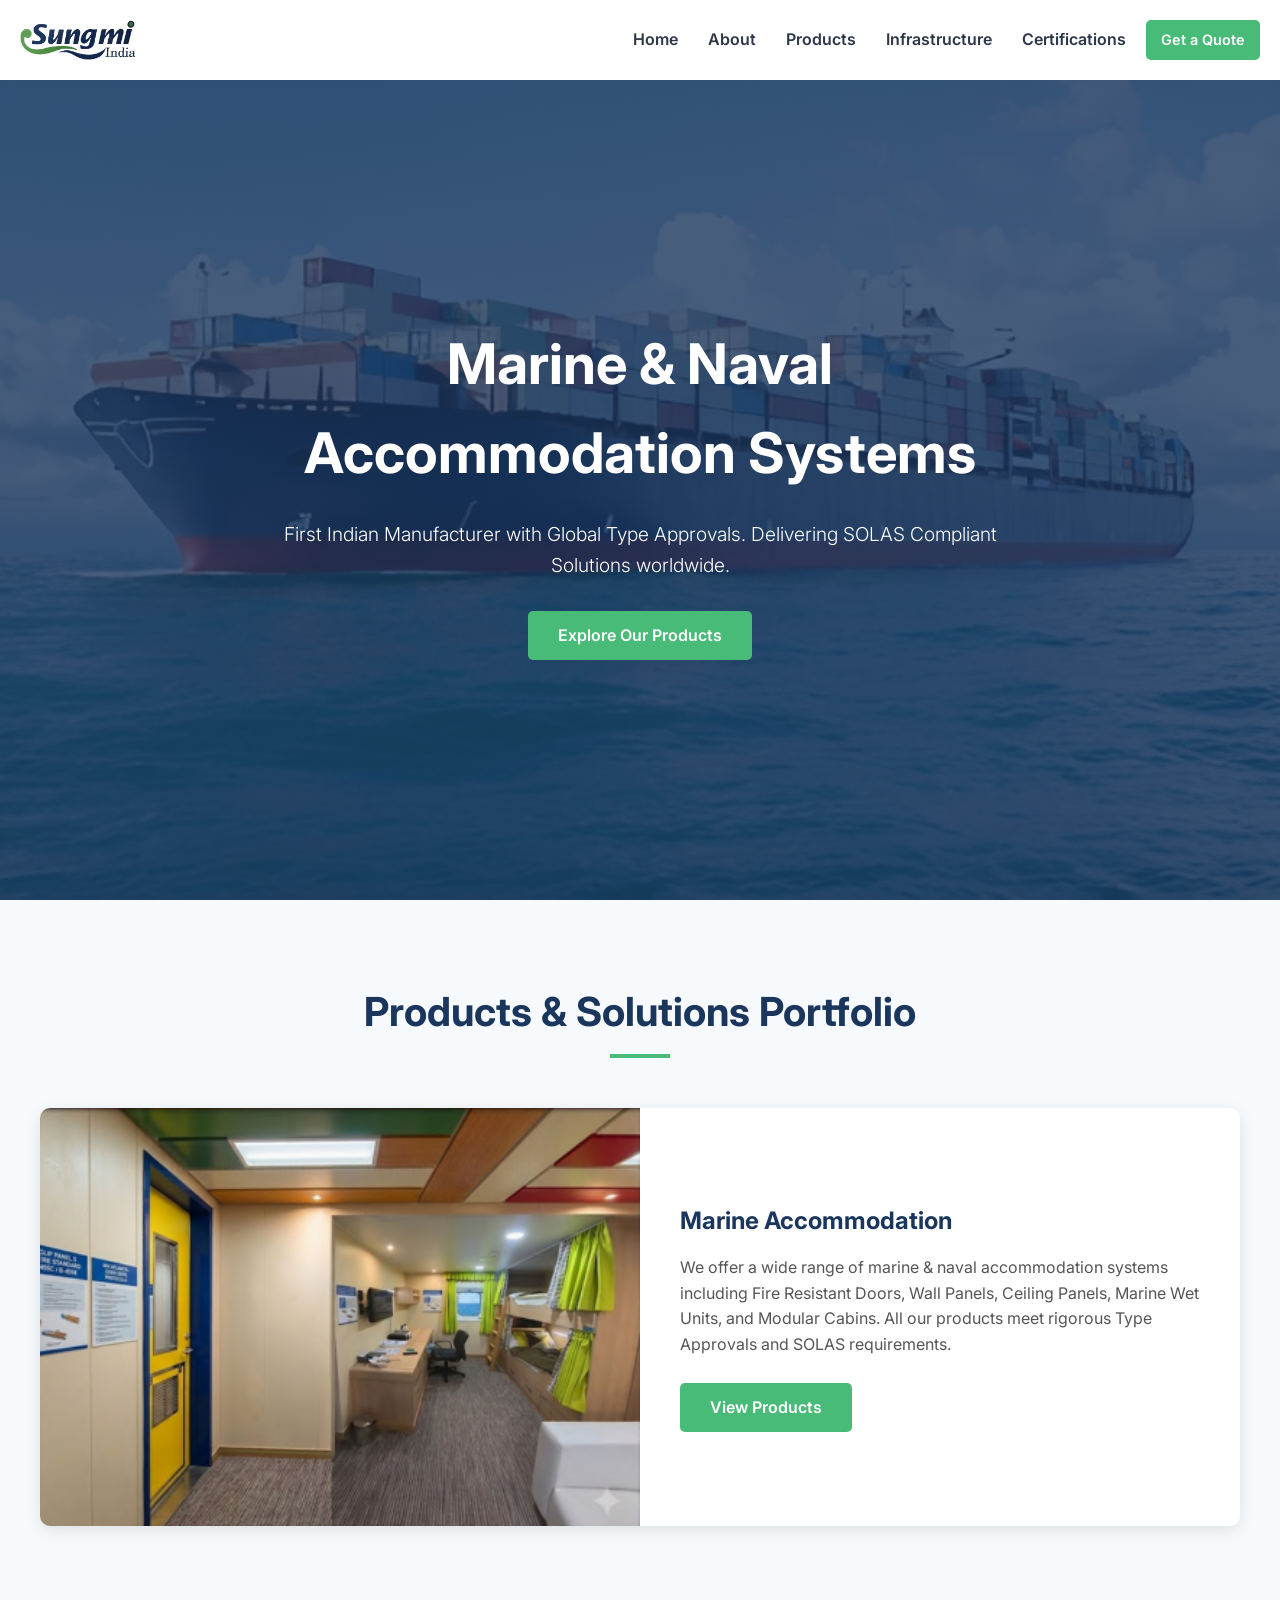
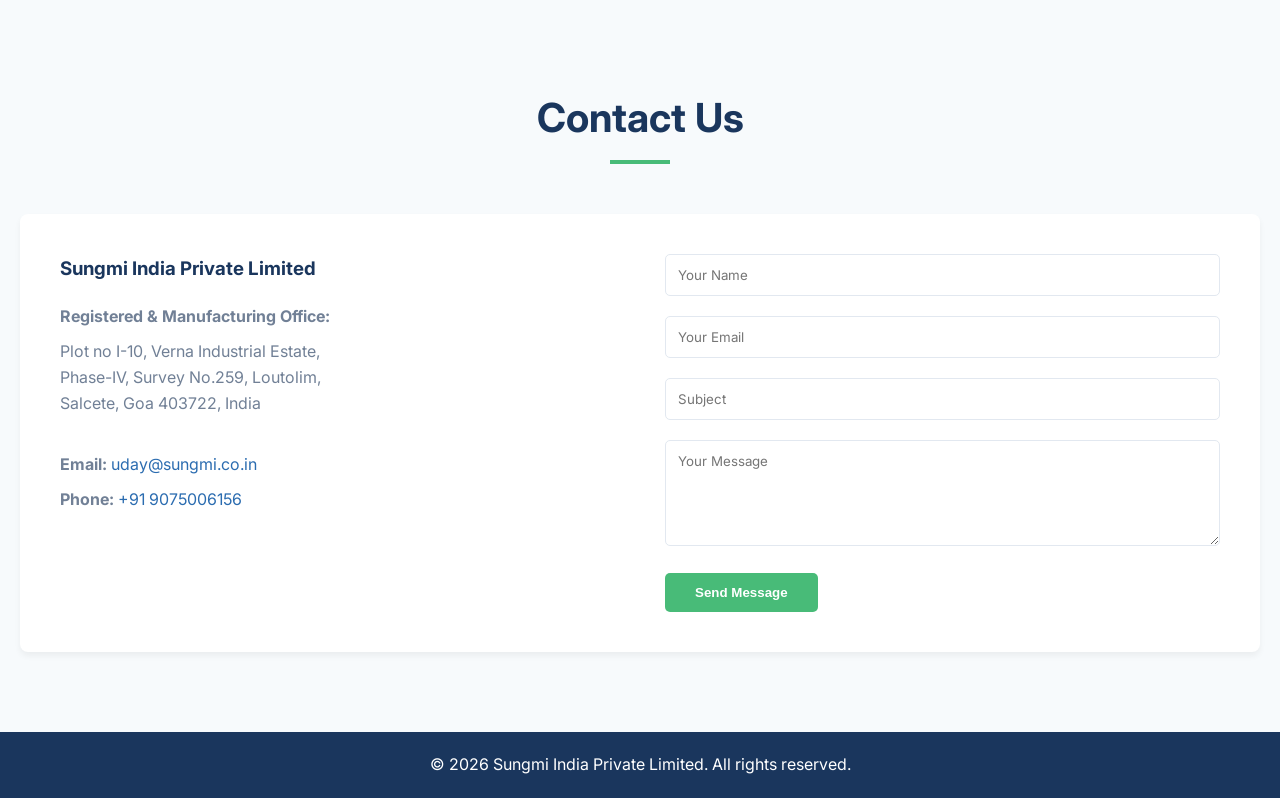
==== index.html @ f87c8011 "everthing added" ====
<!DOCTYPE html>

<html lang="en">
<head>
<meta charset="utf-8"/>
<meta content="width=device-width, initial-scale=1.0" name="viewport"/>
<title>Sungmi India - Marine &amp; Naval Accommodation Systems</title>
<link href="style.css" rel="stylesheet"/>
<link href="https://fonts.googleapis.com/css2?family=Inter:wght@300;400;600;700&amp;display=swap" rel="stylesheet"/>
</head>
<body>
<header id="navbar">
<div class="container header-container">
<div class="logo">
<a href="index.html" style="display: flex; align-items: center; gap: 10px;">
<img alt="Sungmi Logo" height="40" src="assets/images/Logo.png"/>
</a>
</div>
<nav style="display: flex; align-items: center; gap: 20px;">
<ul class="nav-links">
<li><a href="index.html">Home</a></li>
<li><a href="about.html">About</a></li>
<li><a href="products.html">Products</a></li>
<li><a href="infrastructure.html">Infrastructure</a></li>
<li><a href="certifications.html">Certifications</a></li>

</ul>
<a class="btn" href="contact.html" style="padding: 8px 15px; font-size: 0.9rem;">Get a Quote</a><div class="hamburger">
<span class="bar"></span>
<span class="bar"></span>
<span class="bar"></span>
</div>
</nav>
</div>
</header>
<section class="hero" id="home">
<div class="hero-content">
<h2>Marine &amp; Naval Accommodation Systems</h2>
<p>First Indian Manufacturer with Global Type Approvals. Delivering SOLAS Compliant Solutions worldwide.</p>
<a class="btn" href="#products">Explore Our Products</a>
</div>
</section>
<section class="products section bg-light" id="products">
<div class="container">
<h2 class="section-title">Products &amp; Solutions Portfolio</h2>
<div class="product-panel" style="display: flex; background: #fff; border-radius: 10px; overflow: hidden; box-shadow: 0 4px 15px rgba(0,0,0,0.1); margin: 0 auto; max-width: 1200px; align-items: stretch; flex-wrap: wrap;">
<div style="flex: 1 1 300px; min-width: 300px;">
<img alt="Products Glimpse" src="assets/images/glimps.png" style="width: 100%; height: 100%; object-fit: cover; display: block; min-height: 250px;"/>
</div>
<div style="flex: 1 1 300px; padding: 40px; min-width: 300px; display: flex; flex-direction: column; justify-content: center;">
<h3 style="margin-bottom: 15px; color: #1a365d; font-size: 1.5rem;">Marine Accommodation</h3>
<p style="margin-bottom: 25px; line-height: 1.6; color: #555;">We offer a wide range of marine &amp; naval accommodation systems including Fire Resistant Doors, Wall Panels, Ceiling Panels, Marine Wet Units, and Modular Cabins. All our products meet rigorous Type Approvals and SOLAS requirements.</p>
<div>
<a class="btn" href="products.html">View Products</a>
</div>
</div>
</div>
</div>
</section>
<section class="contact section bg-light" id="contact">
<div class="container">
<h2 class="section-title">Contact Us</h2>
<div class="contact-wrapper">
<div class="contact-info">
<h3>Sungmi India Private Limited</h3>
<p><strong>Registered &amp; Manufacturing Office:</strong></p>
<p>Plot no I-10, Verna Industrial Estate,<br/> Phase-IV, Survey No.259, Loutolim,<br/> Salcete, Goa 403722, India</p>
<br/>
<p><strong>Email:</strong> <a href="mailto:uday@sungmi.co.in">uday@sungmi.co.in</a></p>
<p><strong>Phone:</strong> <a href="tel:+919075006156">+91 9075006156</a></p>
</div>
<div class="contact-form">
<form id="contactForm">
<div class="form-group">
<input id="name" placeholder="Your Name" required="" type="text"/>
</div>
<div class="form-group">
<input id="email" placeholder="Your Email" required="" type="email"/>
</div>
<div class="form-group">
<input id="subject" placeholder="Subject" type="text"/>
</div>
<div class="form-group">
<textarea id="message" placeholder="Your Message" required="" rows="5"></textarea>
</div>
<button class="btn" type="submit">Send Message</button>
</form>
</div>
</div>
</div>
</section>
<footer>
<div class="container">
<p>© 2026 Sungmi India Private Limited. All rights reserved.</p>
</div>
</footer>
<script src="script.js"></script>
</body>
</html>
---- style.css ----
:root {
    --primary-color: #1a365d;
    --secondary-color: #2b6cb0;
    --accent-color: #48bb78;
    --text-dark: #2d3748;
    --text-light: #718096;
    --bg-light: #f7fafc;
    --white: #ffffff;
    --transition: all 0.3s ease;
}

* {
    margin: 0;
    padding: 0;
    box-sizing: border-box;
}

html {
    scroll-behavior: smooth;
}

body {
    font-family: 'Inter', sans-serif;
    color: var(--text-dark);
    line-height: 1.6;
    display: flex;
    flex-direction: column;
    min-height: 100vh;
}

a {
    text-decoration: none;
    color: inherit;
}

ul {
    list-style: none;
}

.container {
    max-width:  1440px;
    margin: 0 auto;
    padding: 0 20px;
}

.section {
    padding: 80px 0;
}

.section-title {
    text-align: center;
    font-size: 2.5rem;
    color: var(--primary-color);
    margin-bottom: 50px;
    position: relative;
}

.section-title::after {
    content: '';
    display: block;
    width: 60px;
    height: 4px;
    background-color: var(--accent-color);
    margin: 10px auto 0;
}

.bg-light {
    background-color: var(--bg-light);
}

.btn {
    display: inline-block;
    background-color: var(--accent-color);
    color: var(--white);
    padding: 12px 30px;
    border-radius: 5px;
    font-weight: 600;
    transition: var(--transition);
    border: none;
    cursor: pointer;
}

.btn:hover {
    background-color: #38a169;
}

/* Header & Nav */
header {
    background-color: var(--white);
    box-shadow: 0 2px 10px rgba(0,0,0,0.1);
    position: fixed;
    width: 100%;
    top: 0;
    z-index: 1000;
}

.header-container {
    display: flex;
    justify-content: space-between;
    align-items: center;
    height: 80px;
}

.logo h1 {
    font-size: 1.8rem;
    color: var(--primary-color);
}

.logo span {
    color: var(--accent-color);
}

.nav-links {
    display: flex;
    gap: 30px;
}

.nav-links li a {
    font-weight: 600;
    color: var(--text-dark);
    transition: var(--transition);
}

.nav-links li a:hover {
    color: var(--accent-color);
}

.hamburger {
    display: none;
    cursor: pointer;
}

.bar {
    display: block;
    width: 25px;
    height: 3px;
    margin: 5px auto;
    transition: var(--transition);
    background-color: var(--primary-color);
}

/* Hero Section */
.hero {
    height: 100vh;
    background: linear-gradient(rgba(26, 54, 93, 0.8), rgba(26, 54, 93, 0.8)), url('assets/images/Cargo_ship.png') center/cover;
    display: flex;
    align-items: center;
    text-align: center;
    color: var(--white);
    padding-top: 80px; /* Offset for fixed nav */
}

.hero-content {
    max-width: 800px;
    margin: 0 auto;
    padding: 0 20px;
}

.hero h2 {
    font-size: 3.5rem;
    margin-bottom: 20px;
}

.hero p {
    font-size: 1.2rem;
    margin-bottom: 30px;
    font-weight: 300;
}

/* About */
.about-content {
    display: grid;
    grid-template-columns: 1fr;
    gap: 40px;
}

.about-text h3 {
    color: var(--secondary-color);
    margin-bottom: 20px;
    font-size: 1.8rem;
}

.about-text p {
    margin-bottom: 15px;
    color: var(--text-light);
}

.management-grid {
    display: grid;
    grid-template-columns: repeat(auto-fit, minmax(300px, 1fr));
    gap: 30px;
    margin-top: 40px;
}

.management-card {
    background: var(--white);
    padding: 30px; text-align: center;
    border-radius: 8px;
    box-shadow: 0 4px 6px rgba(0,0,0,0.05);
    border-top: 4px solid var(--primary-color);
}

.management-card h4 {
    font-size: 1.2rem;
    color: var(--primary-color);
}

.role {
    color: var(--accent-color);
    font-weight: 600;
    margin-bottom: 15px;
    font-size: 0.9rem;
}

/* Products */
.product-grid {
    display: grid;
    grid-template-columns: repeat(auto-fit, minmax(300px, 1fr));
    gap: 30px;
}

.product-card {
    background: var(--white);
    border-radius: 8px;
    overflow: hidden;
    box-shadow: 0 4px 6px rgba(0,0,0,0.05);
    transition: var(--transition);
}

.product-card:hover {
    transform: translateY(-5px);
    box-shadow: 0 10px 15px rgba(0,0,0,0.1);
}

.product-card img {
    width: 100%;
    height: 200px;
    object-fit: cover;
    display: block;
}

.product-info {
    padding: 25px;
}

.product-info h3 {
    color: var(--primary-color);
    margin-bottom: 10px;
}

.badge {
    display: inline-block;
    background-color: var(--accent-color);
    color: white;
    padding: 4px 10px;
    border-radius: 12px;
    font-size: 0.8rem;
    font-weight: 600;
    margin-bottom: 15px;
}

.product-info ul {
    list-style: disc;
    padding-left: 20px;
    color: var(--text-light);
    font-size: 0.95rem;
}

.product-info li {
    margin-bottom: 8px;
}

/* Infrastructure */
.infra-content {
    display: grid;
    grid-template-columns: 1fr 1fr;
    gap: 50px;
}

.infra-text h3, .clients h3 {
    color: var(--secondary-color);
    margin-bottom: 20px;
    font-size: 1.5rem;
}

.check-list {
    margin-top: 20px;
}

.check-list li {
    position: relative;
    padding-left: 30px;
    margin-bottom: 12px;
    color: var(--text-light);
}

.check-list li::before {
    content: '✓';
    position: absolute;
    left: 0;
    color: var(--accent-color);
    font-weight: bold;
}

.client-grid {
    display: flex;
    flex-wrap: wrap;
    gap: 10px;
}

.client-grid span {
    background: var(--bg-light);
    padding: 8px 15px;
    border-radius: 20px;
    font-size: 0.9rem;
    color: var(--primary-color);
    border: 1px solid #e2e8f0;
}

/* Contact */
.contact-wrapper {
    display: grid;
    grid-template-columns: 1fr 1fr;
    gap: 50px;
    background: var(--white);
    padding: 40px;
    border-radius: 8px;
    box-shadow: 0 4px 6px rgba(0,0,0,0.05);
}

.contact-info h3 {
    color: var(--primary-color);
    margin-bottom: 20px;
}

.contact-info p {
    color: var(--text-light);
    margin-bottom: 10px;
}

.contact-info a {
    color: var(--secondary-color);
}

.form-group {
    margin-bottom: 20px;
}

.form-group input, .form-group textarea {
    width: 100%;
    padding: 12px;
    border: 1px solid #e2e8f0;
    border-radius: 5px;
    font-family: inherit;
}

.form-group input:focus, .form-group textarea:focus {
    outline: none;
    border-color: var(--secondary-color);
}

/* Footer */
footer {
    background: var(--primary-color);
    color: var(--white);
    text-align: center;
    padding: 20px 0;
    margin-top: auto;
}

/* Responsive */
@media (max-width: 768px) {
    .hamburger {
        display: block;
    }

    .nav-links {
        position: fixed;
        left: -100%;
        top: 80px;
        flex-direction: column;
        background-color: var(--white);
        width: 100%;
        text-align: center;
        transition: 0.3s;
        box-shadow: 0 10px 10px rgba(0,0,0,0.1);
        padding: 20px 0;
    }

    .nav-links.active {
        left: 0;
    }

    .nav-links li {
        margin: 15px 0;
    }

    .hero h2 {
        font-size: 2.5rem;
    }

    .infra-content, .contact-wrapper {
        grid-template-columns: 1fr;
    }
}
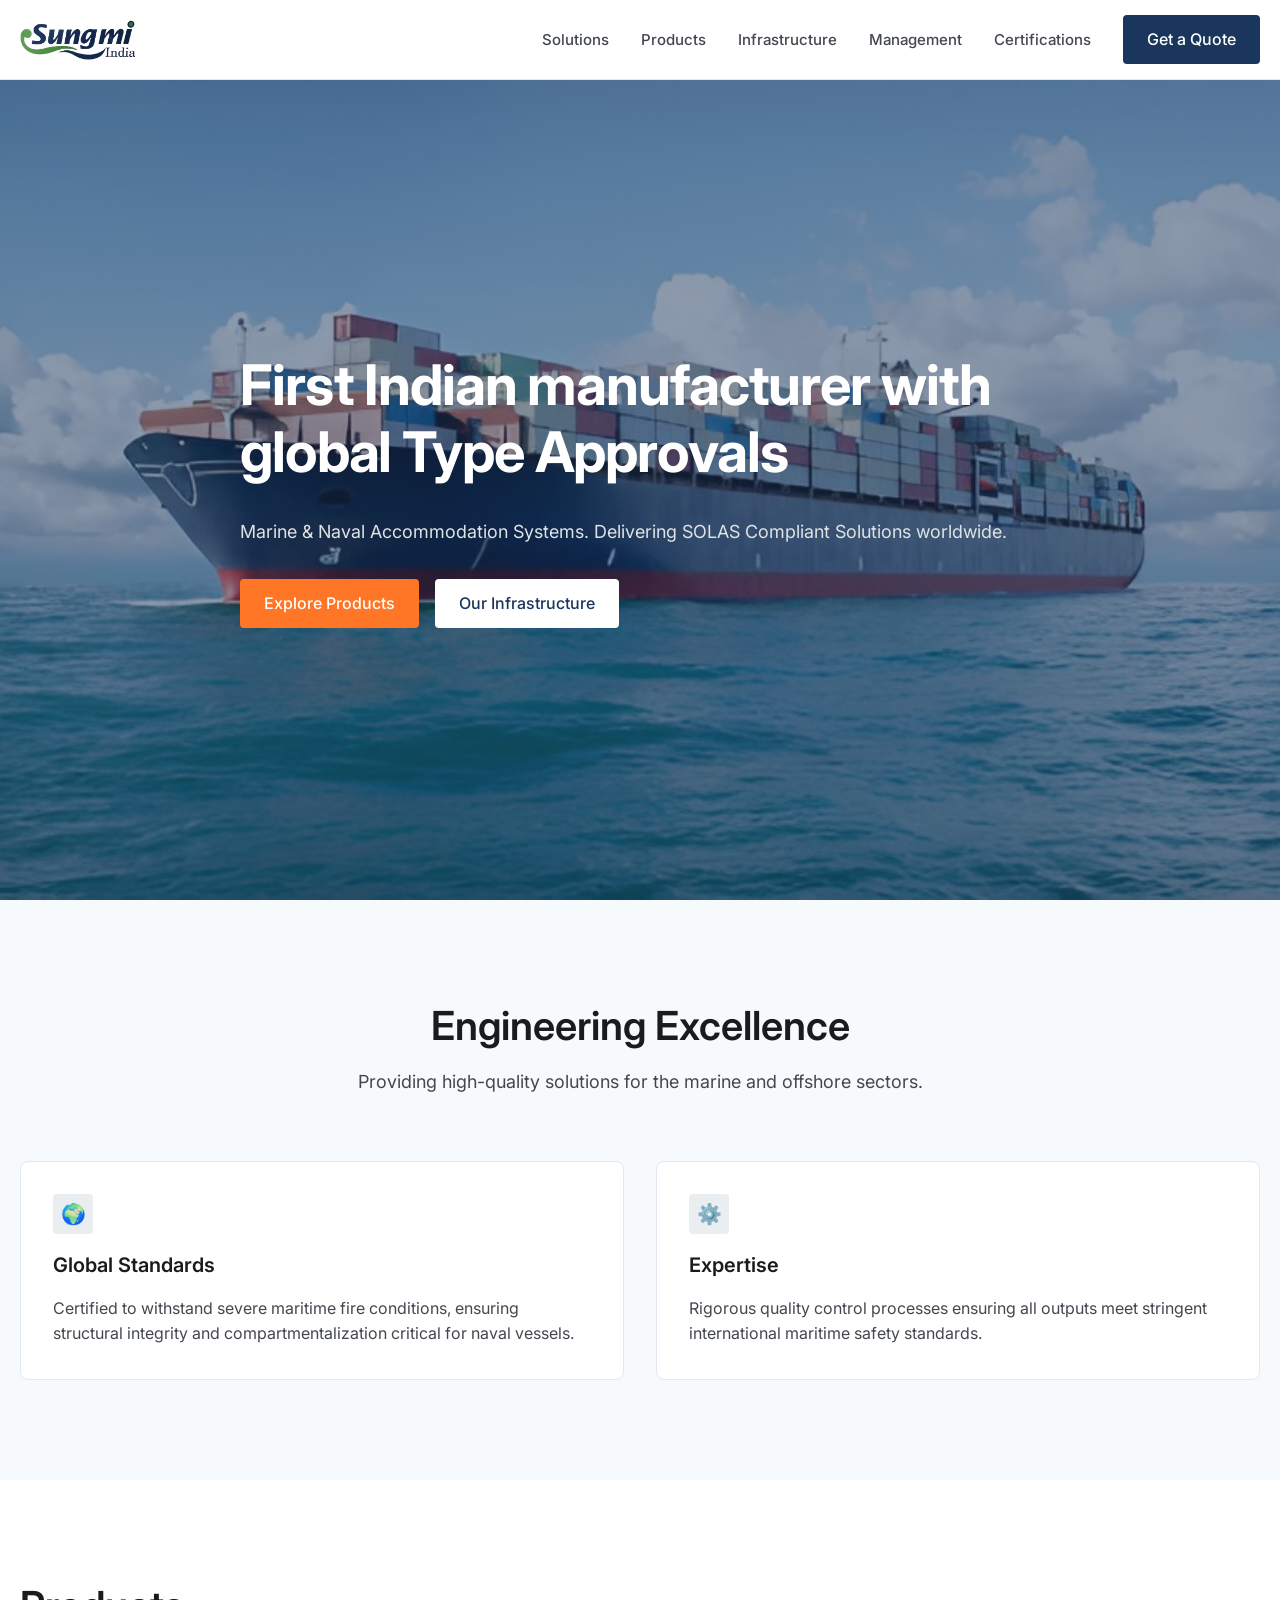
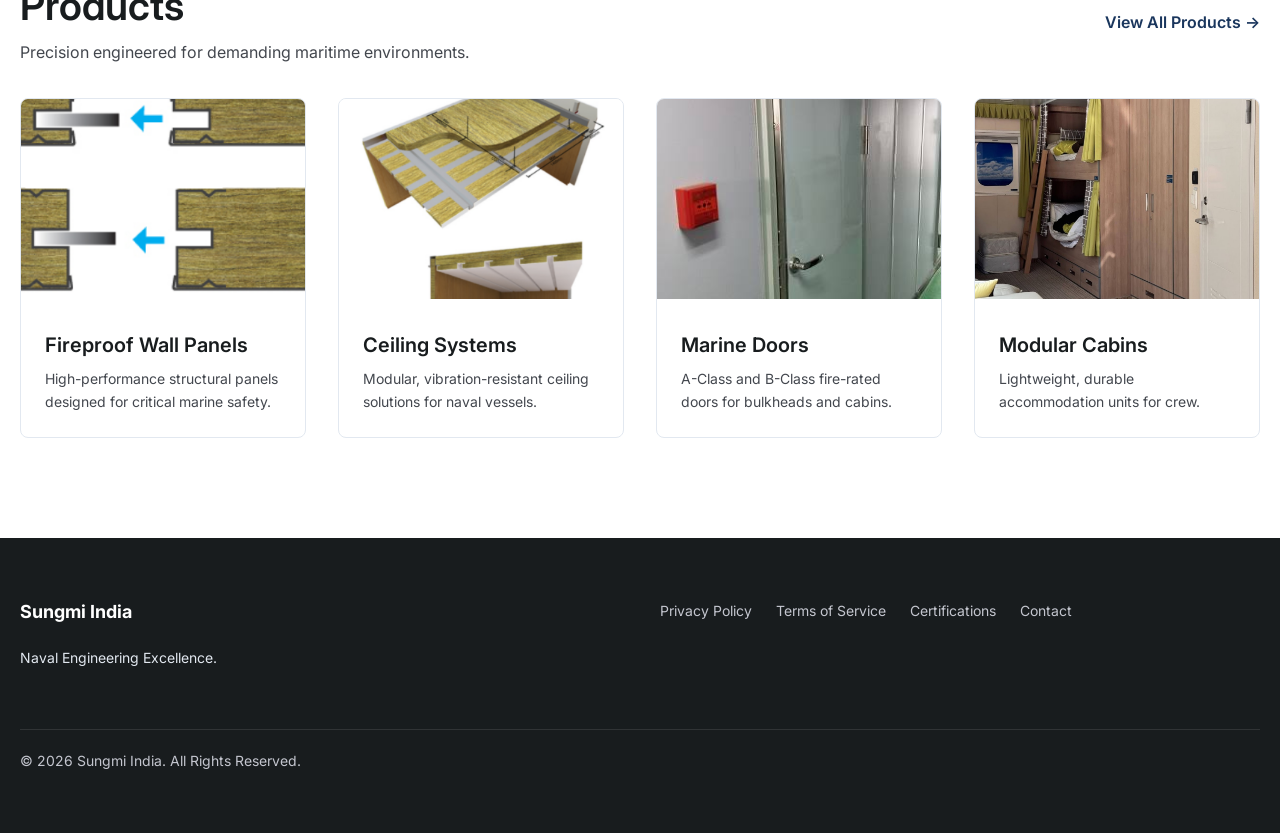
==== commit cb9b77e0: "Redesigned the website" ====
--- a/index.html
+++ b/index.html
@@ -1,99 +1,136 @@
 <!DOCTYPE html>
-
 <html lang="en">
 <head>
-<meta charset="utf-8"/>
-<meta content="width=device-width, initial-scale=1.0" name="viewport"/>
-<title>Sungmi India - Marine &amp; Naval Accommodation Systems</title>
-<link href="style.css" rel="stylesheet"/>
-<link href="https://fonts.googleapis.com/css2?family=Inter:wght@300;400;600;700&amp;display=swap" rel="stylesheet"/>
+    <meta charset="UTF-8">
+    <meta name="viewport" content="width=device-width, initial-scale=1.0">
+    <title>Sungmi India - Marine & Naval Accommodation Systems</title>
+    <link rel="stylesheet" href="style.css">
+    <link href="https://fonts.googleapis.com/css2?family=Inter:wght@400;500;600;700&display=swap" rel="stylesheet">
 </head>
 <body>
-<header id="navbar">
-<div class="container header-container">
-<div class="logo">
-<a href="index.html" style="display: flex; align-items: center; gap: 10px;">
-<img alt="Sungmi Logo" height="40" src="assets/images/Logo.png"/>
-</a>
-</div>
-<nav style="display: flex; align-items: center; gap: 20px;">
-<ul class="nav-links">
-<li><a href="index.html">Home</a></li>
-<li><a href="about.html">About</a></li>
-<li><a href="products.html">Products</a></li>
-<li><a href="infrastructure.html">Infrastructure</a></li>
-<li><a href="certifications.html">Certifications</a></li>
+    <header>
+        <div class="container header-container">
+            <div class="logo">
+                <a href="index.html">
+                    <img src="assets/images/Logo.png" alt="Sungmi Logo">
+                    <!-- Removed text per previous request -->
+                </a>
+            </div>
+            <nav>
+                <ul class="nav-links">
+                    <li><a href="about.html">Solutions</a></li>
+                    <li><a href="products.html">Products</a></li>
+                    <li><a href="infrastructure.html">Infrastructure</a></li>
+                    <li><a href="about.html">Management</a></li>
+                    <li><a href="certifications.html">Certifications</a></li>
+                </ul>
+                <a href="contact.html" class="btn">Get a Quote</a>
+            </nav>
+        </div>
+    </header>
 
-</ul>
-<a class="btn" href="contact.html" style="padding: 8px 15px; font-size: 0.9rem;">Get a Quote</a><div class="hamburger">
-<span class="bar"></span>
-<span class="bar"></span>
-<span class="bar"></span>
-</div>
-</nav>
-</div>
-</header>
-<section class="hero" id="home">
-<div class="hero-content">
-<h2>Marine &amp; Naval Accommodation Systems</h2>
-<p>First Indian Manufacturer with Global Type Approvals. Delivering SOLAS Compliant Solutions worldwide.</p>
-<a class="btn" href="#products">Explore Our Products</a>
-</div>
-</section>
-<section class="products section bg-light" id="products">
-<div class="container">
-<h2 class="section-title">Products &amp; Solutions Portfolio</h2>
-<div class="product-panel" style="display: flex; background: #fff; border-radius: 10px; overflow: hidden; box-shadow: 0 4px 15px rgba(0,0,0,0.1); margin: 0 auto; max-width: 1200px; align-items: stretch; flex-wrap: wrap;">
-<div style="flex: 1 1 300px; min-width: 300px;">
-<img alt="Products Glimpse" src="assets/images/glimps.png" style="width: 100%; height: 100%; object-fit: cover; display: block; min-height: 250px;"/>
-</div>
-<div style="flex: 1 1 300px; padding: 40px; min-width: 300px; display: flex; flex-direction: column; justify-content: center;">
-<h3 style="margin-bottom: 15px; color: #1a365d; font-size: 1.5rem;">Marine Accommodation</h3>
-<p style="margin-bottom: 25px; line-height: 1.6; color: #555;">We offer a wide range of marine &amp; naval accommodation systems including Fire Resistant Doors, Wall Panels, Ceiling Panels, Marine Wet Units, and Modular Cabins. All our products meet rigorous Type Approvals and SOLAS requirements.</p>
-<div>
-<a class="btn" href="products.html">View Products</a>
-</div>
-</div>
-</div>
-</div>
-</section>
-<section class="contact section bg-light" id="contact">
-<div class="container">
-<h2 class="section-title">Contact Us</h2>
-<div class="contact-wrapper">
-<div class="contact-info">
-<h3>Sungmi India Private Limited</h3>
-<p><strong>Registered &amp; Manufacturing Office:</strong></p>
-<p>Plot no I-10, Verna Industrial Estate,<br/> Phase-IV, Survey No.259, Loutolim,<br/> Salcete, Goa 403722, India</p>
-<br/>
-<p><strong>Email:</strong> <a href="mailto:uday@sungmi.co.in">uday@sungmi.co.in</a></p>
-<p><strong>Phone:</strong> <a href="tel:+919075006156">+91 9075006156</a></p>
-</div>
-<div class="contact-form">
-<form id="contactForm">
-<div class="form-group">
-<input id="name" placeholder="Your Name" required="" type="text"/>
-</div>
-<div class="form-group">
-<input id="email" placeholder="Your Email" required="" type="email"/>
-</div>
-<div class="form-group">
-<input id="subject" placeholder="Subject" type="text"/>
-</div>
-<div class="form-group">
-<textarea id="message" placeholder="Your Message" required="" rows="5"></textarea>
-</div>
-<button class="btn" type="submit">Send Message</button>
-</form>
-</div>
-</div>
-</div>
-</section>
-<footer>
-<div class="container">
-<p>© 2026 Sungmi India Private Limited. All rights reserved.</p>
-</div>
-</footer>
-<script src="script.js"></script>
+    <main>
+        <section class="hero-new">
+            <div class="container">
+                <h2 class="h-xl mb-32">First Indian manufacturer with global Type Approvals</h2>
+                <p class="b-lg mb-32">Marine & Naval Accommodation Systems. Delivering SOLAS Compliant Solutions worldwide.</p>
+                <div style="display: flex; gap: 16px;">
+                    <a href="products.html" class="btn btn-orange">Explore Products</a>
+                    <a href="infrastructure.html" class="btn btn-outline" style="background: white; border: none; color: var(--primary-container);">Our Infrastructure</a>
+                </div>
+            </div>
+        </section>
+
+        <section class="section">
+            <div class="container text-center">
+                <h2 class="h-lg mb-16">Engineering Excellence</h2>
+                <p class="b-lg text-muted mb-64">Providing high-quality solutions for the marine and offshore sectors.</p>
+                
+                <div class="grid-2">
+                    <div class="card text-left">
+                        <div class="mb-16" style="background: var(--surface-container); width: 40px; height: 40px; border-radius: 4px; display: flex; align-items: center; justify-content: center;">
+                            <!-- icon placeholder -->
+                            <span style="font-size: 20px;">🌍</span>
+                        </div>
+                        <h3 class="h-sm mb-16">Global Standards</h3>
+                        <p class="text-muted">Certified to withstand severe maritime fire conditions, ensuring structural integrity and compartmentalization critical for naval vessels.</p>
+                    </div>
+                    <div class="card text-left">
+                        <div class="mb-16" style="background: var(--surface-container); width: 40px; height: 40px; border-radius: 4px; display: flex; align-items: center; justify-content: center;">
+                            <!-- icon placeholder -->
+                            <span style="font-size: 20px;">⚙️</span>
+                        </div>
+                        <h3 class="h-sm mb-16">Expertise</h3>
+                        <p class="text-muted">Rigorous quality control processes ensuring all outputs meet stringent international maritime safety standards.</p>
+                    </div>
+                </div>
+            </div>
+        </section>
+
+        <section class="section" style="background: var(--surface-white);">
+            <div class="container">
+                <div style="display: flex; justify-content: space-between; align-items: center;" class="mb-32">
+                    <div>
+                        <h2 class="h-lg mb-8">Products</h2>
+                        <p class="text-muted">Precision engineered for demanding maritime environments.</p>
+                    </div>
+                    <a href="products.html" style="font-weight: 600; color: var(--primary-container);">View All Products &rarr;</a>
+                </div>
+                
+                <div class="grid-4">
+                    <div class="card" style="padding: 0; overflow: hidden;">
+                        <img src="assets/images/Wall_panel_spline.png" style="width: 100%; height: 200px; object-fit: cover;" alt="Fireproof Wall Panels">
+                        <div style="padding: 24px;">
+                            <h3 class="h-sm mb-8">Fireproof Wall Panels</h3>
+                            <p class="text-muted" style="font-size: 14px;">High-performance structural panels designed for critical marine safety.</p>
+                        </div>
+                    </div>
+                    <div class="card" style="padding: 0; overflow: hidden;">
+                        <img src="assets/images/Wall_ceiling.png" style="width: 100%; height: 200px; object-fit: cover;" alt="Ceiling Systems">
+                        <div style="padding: 24px;">
+                            <h3 class="h-sm mb-8">Ceiling Systems</h3>
+                            <p class="text-muted" style="font-size: 14px;">Modular, vibration-resistant ceiling solutions for naval vessels.</p>
+                        </div>
+                    </div>
+                    <div class="card" style="padding: 0; overflow: hidden;">
+                        <img src="assets/images/fire_resistance_door.jpg" style="width: 100%; height: 200px; object-fit: cover;" alt="Marine Doors">
+                        <div style="padding: 24px;">
+                            <h3 class="h-sm mb-8">Marine Doors</h3>
+                            <p class="text-muted" style="font-size: 14px;">A-Class and B-Class fire-rated doors for bulkheads and cabins.</p>
+                        </div>
+                    </div>
+                    <div class="card" style="padding: 0; overflow: hidden;">
+                        <img src="assets/images/Modular_cabin.jpg" style="width: 100%; height: 200px; object-fit: cover;" alt="Modular Cabins">
+                        <div style="padding: 24px;">
+                            <h3 class="h-sm mb-8">Modular Cabins</h3>
+                            <p class="text-muted" style="font-size: 14px;">Lightweight, durable accommodation units for crew.</p>
+                        </div>
+                    </div>
+                </div>
+            </div>
+        </section>
+    </main>
+
+    <footer>
+        <div class="container">
+            <div class="footer-grid">
+                <div class="footer-col">
+                    <h4>Sungmi India</h4>
+                    <p style="font-size: 14px; color: var(--border-gray);">Naval Engineering Excellence.</p>
+                </div>
+                <div class="footer-col">
+                    <ul style="display: flex; gap: 24px; flex-wrap: wrap;">
+                        <li><a href="#">Privacy Policy</a></li>
+                        <li><a href="#">Terms of Service</a></li>
+                        <li><a href="certifications.html">Certifications</a></li>
+                        <li><a href="contact.html">Contact</a></li>
+                    </ul>
+                </div>
+            </div>
+            <div class="footer-bottom">
+                <p>&copy; 2026 Sungmi India. All Rights Reserved.</p>
+            </div>
+        </div>
+    </footer>
 </body>
 </html>
--- a/style.css
+++ b/style.css
@@ -1,405 +1,246 @@
+
 :root {
-    --primary-color: #1a365d;
-    --secondary-color: #2b6cb0;
-    --accent-color: #48bb78;
-    --text-dark: #2d3748;
-    --text-light: #718096;
-    --bg-light: #f7fafc;
-    --white: #ffffff;
-    --transition: all 0.3s ease;
+  --surface: #f7fafc;
+  --surface-dim: #d7dadc;
+  --surface-bright: #f7fafc;
+  --surface-container-lowest: #ffffff;
+  --surface-container-low: #f1f4f6;
+  --surface-container: #ebeef0;
+  --surface-container-high: #e5e9eb;
+  --surface-container-highest: #e0e3e5;
+  --on-surface: #181c1e;
+  --on-surface-variant: #43474e;
+  --inverse-surface: #2d3133;
+  --inverse-on-surface: #eef1f3;
+  --outline: #74777f;
+  --outline-variant: #c4c6cf;
+  --surface-tint: #455f88;
+  --primary: #002045;
+  --on-primary: #ffffff;
+  --primary-container: #1a365d;
+  --on-primary-container: #86a0cd;
+  --inverse-primary: #adc7f7;
+  --secondary: #555f71;
+  --on-secondary: #ffffff;
+  --secondary-container: #d6e0f6;
+  --on-secondary-container: #596376;
+  --tertiary: #3d1400;
+  --on-tertiary: #ffffff;
+  --tertiary-container: #5f2300;
+  --on-tertiary-container: #ff7627;
+  --error: #ba1a1a;
+  --on-error: #ffffff;
+  --error-container: #ffdad6;
+  --on-error-container: #93000a;
+  --primary-fixed: #d6e3ff;
+  --primary-fixed-dim: #adc7f7;
+  --on-primary-fixed: #001b3c;
+  --on-primary-fixed-variant: #2d476f;
+  --secondary-fixed: #d9e3f9;
+  --secondary-fixed-dim: #bdc7dc;
+  --on-secondary-fixed: #121c2c;
+  --on-secondary-fixed-variant: #3d4759;
+  --tertiary-fixed: #ffdbcc;
+  --tertiary-fixed-dim: #ffb693;
+  --on-tertiary-fixed: #351000;
+  --on-tertiary-fixed-variant: #7a3000;
+  --background: #f7fafc;
+  --on-background: #181c1e;
+  --surface-variant: #e0e3e5;
+  --sea-green: #48bb78;
+  --slate-gray: #718096;
+  --surface-white: #ffffff;
+  --border-gray: #e2e8f0;
+
+  --font-family: 'Inter', sans-serif;
+  
+  --container-max: 1280px;
+  --section-gap: 100px;
+  --section-gap-mobile: 60px;
+  --grid-gutter: 32px;
+  
+  --radius-sm: 0.125rem;
+  --radius: 0.25rem; /* 4px */
+  --radius-md: 0.375rem;
+  --radius-lg: 0.5rem; /* 8px */
+  --radius-xl: 0.75rem;
+  --radius-full: 9999px;
+  
+  --shadow-hover: 0 10px 25px rgba(26, 54, 93, 0.08);
 }
 
 * {
-    margin: 0;
-    padding: 0;
-    box-sizing: border-box;
+  margin: 0;
+  padding: 0;
+  box-sizing: border-box;
 }
 
 html {
-    scroll-behavior: smooth;
+  scroll-behavior: smooth;
+  font-size: 16px;
 }
 
 body {
-    font-family: 'Inter', sans-serif;
-    color: var(--text-dark);
-    line-height: 1.6;
-    display: flex;
-    flex-direction: column;
-    min-height: 100vh;
-}
-
-a {
-    text-decoration: none;
-    color: inherit;
-}
-
-ul {
-    list-style: none;
-}
+  font-family: var(--font-family);
+  color: var(--on-surface);
+  background-color: var(--background);
+  line-height: 1.6;
+  display: flex;
+  flex-direction: column;
+  min-height: 100vh;
+}
+
+ul { list-style: none; }
+a { text-decoration: none; color: inherit; }
+
+.h-xl { font-size: 56px; font-weight: 700; line-height: 1.2; letter-spacing: -0.02em; }
+.h-xl-mobile { font-size: 40px; font-weight: 700; line-height: 1.2; }
+.h-lg { font-size: 40px; font-weight: 600; line-height: 1.3; }
+.h-md { font-size: 28px; font-weight: 600; line-height: 1.4; }
+.h-sm { font-size: 20px; font-weight: 600; line-height: 1.5; }
+.b-lg { font-size: 18px; font-weight: 400; line-height: 1.6; }
+.b-base { font-size: 16px; font-weight: 400; line-height: 1.6; }
+.b-sm { font-size: 14px; font-weight: 400; line-height: 1.6; }
+.label-caps { font-size: 12px; font-weight: 700; line-height: 1; letter-spacing: 0.1em; text-transform: uppercase; }
+
+.text-muted { color: var(--on-surface-variant); }
+.text-center { text-align: center; }
+.text-left { text-align: left; }
+
+.mb-8 { margin-bottom: 8px; }
+.mb-16 { margin-bottom: 16px; }
+.mb-32 { margin-bottom: 32px; }
+.mb-64 { margin-bottom: 64px; }
+.mt-32 { margin-top: 32px; }
 
 .container {
-    max-width:  1440px;
-    margin: 0 auto;
-    padding: 0 20px;
+  max-width: var(--container-max);
+  margin: 0 auto;
+  padding: 0 20px;
 }
 
 .section {
-    padding: 80px 0;
-}
-
-.section-title {
-    text-align: center;
-    font-size: 2.5rem;
-    color: var(--primary-color);
-    margin-bottom: 50px;
-    position: relative;
-}
-
-.section-title::after {
-    content: '';
-    display: block;
-    width: 60px;
-    height: 4px;
-    background-color: var(--accent-color);
-    margin: 10px auto 0;
-}
-
-.bg-light {
-    background-color: var(--bg-light);
+  padding: var(--section-gap) 0;
 }
 
 .btn {
-    display: inline-block;
-    background-color: var(--accent-color);
-    color: var(--white);
-    padding: 12px 30px;
-    border-radius: 5px;
-    font-weight: 600;
-    transition: var(--transition);
-    border: none;
-    cursor: pointer;
-}
-
-.btn:hover {
-    background-color: #38a169;
-}
-
-/* Header & Nav */
+  display: inline-flex;
+  align-items: center;
+  justify-content: center;
+  background-color: var(--primary-container);
+  color: var(--on-primary);
+  padding: 12px 24px;
+  border-radius: var(--radius);
+  font-weight: 500;
+  font-size: 16px;
+  transition: all 0.3s ease;
+  border: none;
+  cursor: pointer;
+}
+.btn:hover { background-color: var(--primary); }
+.btn-orange { background-color: var(--on-tertiary-container); }
+.btn-orange:hover { background-color: #e65c00; }
+.btn-outline { background-color: transparent; color: var(--primary-container); border: 2px solid var(--primary-container); }
+.btn-outline:hover { background-color: var(--primary-container); color: var(--on-primary); }
+
 header {
-    background-color: var(--white);
-    box-shadow: 0 2px 10px rgba(0,0,0,0.1);
-    position: fixed;
-    width: 100%;
-    top: 0;
-    z-index: 1000;
-}
-
-.header-container {
-    display: flex;
-    justify-content: space-between;
-    align-items: center;
-    height: 80px;
-}
-
-.logo h1 {
-    font-size: 1.8rem;
-    color: var(--primary-color);
-}
-
-.logo span {
-    color: var(--accent-color);
-}
-
-.nav-links {
-    display: flex;
-    gap: 30px;
-}
-
-.nav-links li a {
-    font-weight: 600;
-    color: var(--text-dark);
-    transition: var(--transition);
-}
-
-.nav-links li a:hover {
-    color: var(--accent-color);
-}
-
-.hamburger {
-    display: none;
-    cursor: pointer;
-}
-
-.bar {
-    display: block;
-    width: 25px;
-    height: 3px;
-    margin: 5px auto;
-    transition: var(--transition);
-    background-color: var(--primary-color);
-}
-
-/* Hero Section */
-.hero {
-    height: 100vh;
-    background: linear-gradient(rgba(26, 54, 93, 0.8), rgba(26, 54, 93, 0.8)), url('assets/images/Cargo_ship.png') center/cover;
-    display: flex;
-    align-items: center;
-    text-align: center;
-    color: var(--white);
-    padding-top: 80px; /* Offset for fixed nav */
-}
-
-.hero-content {
-    max-width: 800px;
-    margin: 0 auto;
-    padding: 0 20px;
-}
-
-.hero h2 {
-    font-size: 3.5rem;
-    margin-bottom: 20px;
-}
-
-.hero p {
-    font-size: 1.2rem;
-    margin-bottom: 30px;
-    font-weight: 300;
-}
-
-/* About */
-.about-content {
-    display: grid;
-    grid-template-columns: 1fr;
-    gap: 40px;
-}
-
-.about-text h3 {
-    color: var(--secondary-color);
-    margin-bottom: 20px;
-    font-size: 1.8rem;
-}
-
-.about-text p {
-    margin-bottom: 15px;
-    color: var(--text-light);
-}
-
-.management-grid {
-    display: grid;
-    grid-template-columns: repeat(auto-fit, minmax(300px, 1fr));
-    gap: 30px;
-    margin-top: 40px;
-}
-
-.management-card {
-    background: var(--white);
-    padding: 30px; text-align: center;
-    border-radius: 8px;
-    box-shadow: 0 4px 6px rgba(0,0,0,0.05);
-    border-top: 4px solid var(--primary-color);
-}
-
-.management-card h4 {
-    font-size: 1.2rem;
-    color: var(--primary-color);
-}
-
-.role {
-    color: var(--accent-color);
-    font-weight: 600;
-    margin-bottom: 15px;
-    font-size: 0.9rem;
-}
-
-/* Products */
-.product-grid {
-    display: grid;
-    grid-template-columns: repeat(auto-fit, minmax(300px, 1fr));
-    gap: 30px;
-}
-
-.product-card {
-    background: var(--white);
-    border-radius: 8px;
-    overflow: hidden;
-    box-shadow: 0 4px 6px rgba(0,0,0,0.05);
-    transition: var(--transition);
-}
-
-.product-card:hover {
-    transform: translateY(-5px);
-    box-shadow: 0 10px 15px rgba(0,0,0,0.1);
-}
-
-.product-card img {
-    width: 100%;
-    height: 200px;
-    object-fit: cover;
-    display: block;
-}
-
-.product-info {
-    padding: 25px;
-}
-
-.product-info h3 {
-    color: var(--primary-color);
-    margin-bottom: 10px;
-}
+  position: fixed;
+  top: 0;
+  width: 100%;
+  height: 80px;
+  background: rgba(255, 255, 255, 0.9);
+  backdrop-filter: blur(10px);
+  border-bottom: 1px solid var(--border-gray);
+  z-index: 1000;
+  display: flex;
+  align-items: center;
+}
+.header-container { display: flex; justify-content: space-between; align-items: center; width: 100%; }
+.logo a { display: flex; align-items: center; gap: 10px; font-weight: 700; font-size: 20px; color: var(--primary); }
+.logo img { height: 40px; }
+nav { display: flex; align-items: center; gap: 32px; }
+.nav-links { display: flex; gap: 32px; }
+.nav-links li a { font-weight: 500; color: var(--on-surface-variant); transition: color 0.2s; font-size: 15px; }
+.nav-links li a:hover { color: var(--primary-container); }
+
+main { flex: 1; padding-top: 80px; }
+
+footer {
+  background-color: var(--on-surface);
+  color: var(--surface-white);
+  padding: 60px 0;
+  margin-top: auto;
+}
+.footer-grid { display: grid; grid-template-columns: repeat(auto-fit, minmax(200px, 1fr)); gap: 40px; }
+.footer-col h4 { font-size: 18px; margin-bottom: 20px; color: var(--surface-white); }
+.footer-col ul li { margin-bottom: 10px; }
+.footer-col ul li a { color: var(--outline-variant); font-size: 14px; transition: color 0.2s; }
+.footer-col ul li a:hover { color: var(--surface-white); }
+.footer-bottom { margin-top: 60px; border-top: 1px solid rgba(255,255,255,0.1); padding-top: 20px; display: flex; justify-content: space-between; font-size: 14px; color: var(--outline-variant); }
+
+.card {
+  background: var(--surface-white);
+  border: 1px solid var(--border-gray);
+  border-radius: var(--radius-lg);
+  padding: 32px;
+  transition: box-shadow 0.3s ease;
+}
+.card:hover { box-shadow: var(--shadow-hover); }
+.card-top-accent { border-top: 4px solid var(--primary-container); }
+.card-top-accent-green { border-top: 4px solid var(--sea-green); }
 
 .badge {
-    display: inline-block;
-    background-color: var(--accent-color);
-    color: white;
-    padding: 4px 10px;
-    border-radius: 12px;
-    font-size: 0.8rem;
-    font-weight: 600;
-    margin-bottom: 15px;
-}
-
-.product-info ul {
-    list-style: disc;
-    padding-left: 20px;
-    color: var(--text-light);
-    font-size: 0.95rem;
-}
-
-.product-info li {
-    margin-bottom: 8px;
-}
-
-/* Infrastructure */
-.infra-content {
-    display: grid;
-    grid-template-columns: 1fr 1fr;
-    gap: 50px;
-}
-
-.infra-text h3, .clients h3 {
-    color: var(--secondary-color);
-    margin-bottom: 20px;
-    font-size: 1.5rem;
-}
-
-.check-list {
-    margin-top: 20px;
-}
-
-.check-list li {
-    position: relative;
-    padding-left: 30px;
-    margin-bottom: 12px;
-    color: var(--text-light);
-}
-
-.check-list li::before {
-    content: '✓';
-    position: absolute;
-    left: 0;
-    color: var(--accent-color);
-    font-weight: bold;
-}
-
-.client-grid {
-    display: flex;
-    flex-wrap: wrap;
-    gap: 10px;
-}
-
-.client-grid span {
-    background: var(--bg-light);
-    padding: 8px 15px;
-    border-radius: 20px;
-    font-size: 0.9rem;
-    color: var(--primary-color);
-    border: 1px solid #e2e8f0;
-}
-
-/* Contact */
-.contact-wrapper {
-    display: grid;
-    grid-template-columns: 1fr 1fr;
-    gap: 50px;
-    background: var(--white);
-    padding: 40px;
-    border-radius: 8px;
-    box-shadow: 0 4px 6px rgba(0,0,0,0.05);
-}
-
-.contact-info h3 {
-    color: var(--primary-color);
-    margin-bottom: 20px;
-}
-
-.contact-info p {
-    color: var(--text-light);
-    margin-bottom: 10px;
-}
-
-.contact-info a {
-    color: var(--secondary-color);
-}
-
-.form-group {
-    margin-bottom: 20px;
-}
-
-.form-group input, .form-group textarea {
-    width: 100%;
-    padding: 12px;
-    border: 1px solid #e2e8f0;
-    border-radius: 5px;
-    font-family: inherit;
-}
-
-.form-group input:focus, .form-group textarea:focus {
-    outline: none;
-    border-color: var(--secondary-color);
-}
-
-/* Footer */
-footer {
-    background: var(--primary-color);
-    color: var(--white);
-    text-align: center;
-    padding: 20px 0;
-    margin-top: auto;
-}
-
-/* Responsive */
+  display: inline-block;
+  padding: 4px 12px;
+  background-color: rgba(72, 187, 120, 0.1);
+  color: var(--sea-green);
+  border-radius: var(--radius-full);
+  font-size: 12px;
+  font-weight: 700;
+  text-transform: uppercase;
+  letter-spacing: 0.05em;
+}
+
+.grid-2 { display: grid; grid-template-columns: 1fr 1fr; gap: var(--grid-gutter); }
+.grid-3 { display: grid; grid-template-columns: repeat(auto-fit, minmax(300px, 1fr)); gap: var(--grid-gutter); }
+.grid-4 { display: grid; grid-template-columns: repeat(auto-fit, minmax(250px, 1fr)); gap: var(--grid-gutter); }
+
+.hero-new {
+  height: calc(100vh - 80px);
+  min-height: 600px;
+  background: linear-gradient(rgba(26, 54, 93, 0.5), rgba(26, 54, 93, 0.5)), url('assets/images/Cargo_ship.png') center/cover;
+  display: flex;
+  align-items: center;
+  color: white;
+}
+.hero-new h2 { color: white; max-width: 800px; text-align: left; margin-left: 0; padding-left: 0; }
+.hero-new p { color: #e0e3e5; }
+
 @media (max-width: 768px) {
-    .hamburger {
-        display: block;
-    }
-
-    .nav-links {
-        position: fixed;
-        left: -100%;
-        top: 80px;
-        flex-direction: column;
-        background-color: var(--white);
-        width: 100%;
-        text-align: center;
-        transition: 0.3s;
-        box-shadow: 0 10px 10px rgba(0,0,0,0.1);
-        padding: 20px 0;
-    }
-
-    .nav-links.active {
-        left: 0;
-    }
-
-    .nav-links li {
-        margin: 15px 0;
-    }
-
-    .hero h2 {
-        font-size: 2.5rem;
-    }
-
-    .infra-content, .contact-wrapper {
-        grid-template-columns: 1fr;
-    }
-}
+  .grid-2, .grid-3, .grid-4 { grid-template-columns: 1fr; }
+  .h-xl { font-size: var(--headline-xl-mobile-size, 40px); }
+  .section { padding: var(--section-gap-mobile) 0; }
+  .nav-links { display: none; } /* hamburger logic handled in JS, just hiding for now */
+}
+
+.form-group { margin-bottom: 20px; }
+.form-group label { display: block; margin-bottom: 8px; font-size: 12px; font-weight: 700; letter-spacing: 0.1em; text-transform: uppercase; color: var(--on-surface-variant); }
+.form-group input, .form-group textarea { width: 100%; padding: 12px 16px; border: 1px solid var(--border-gray); border-radius: var(--radius-sm); font-family: var(--font-family); font-size: 16px; background: var(--surface-white); transition: border-color 0.2s, box-shadow 0.2s; }
+.form-group input:focus, .form-group textarea:focus { outline: none; border-color: var(--primary-container); box-shadow: 0 0 0 2px rgba(26, 54, 93, 0.2); }
+
+.cert-card {
+  padding: 24px;
+  text-align: center;
+  border-radius: var(--radius-lg);
+  background: var(--surface-white);
+  border: 1px solid var(--border-gray);
+}
+.cert-card img {
+  width: 100%;
+  height: auto;
+  margin-top: 20px;
+}
+
+.hero-new .container { text-align: left !important; align-items: flex-start !important; }
+.hero-new h2 { text-align: left !important; margin-left: 0 !important; padding-left: 0 !important; }
+.hero-new p { text-align: left !important; margin-left: 0 !important; padding-left: 0 !important; }
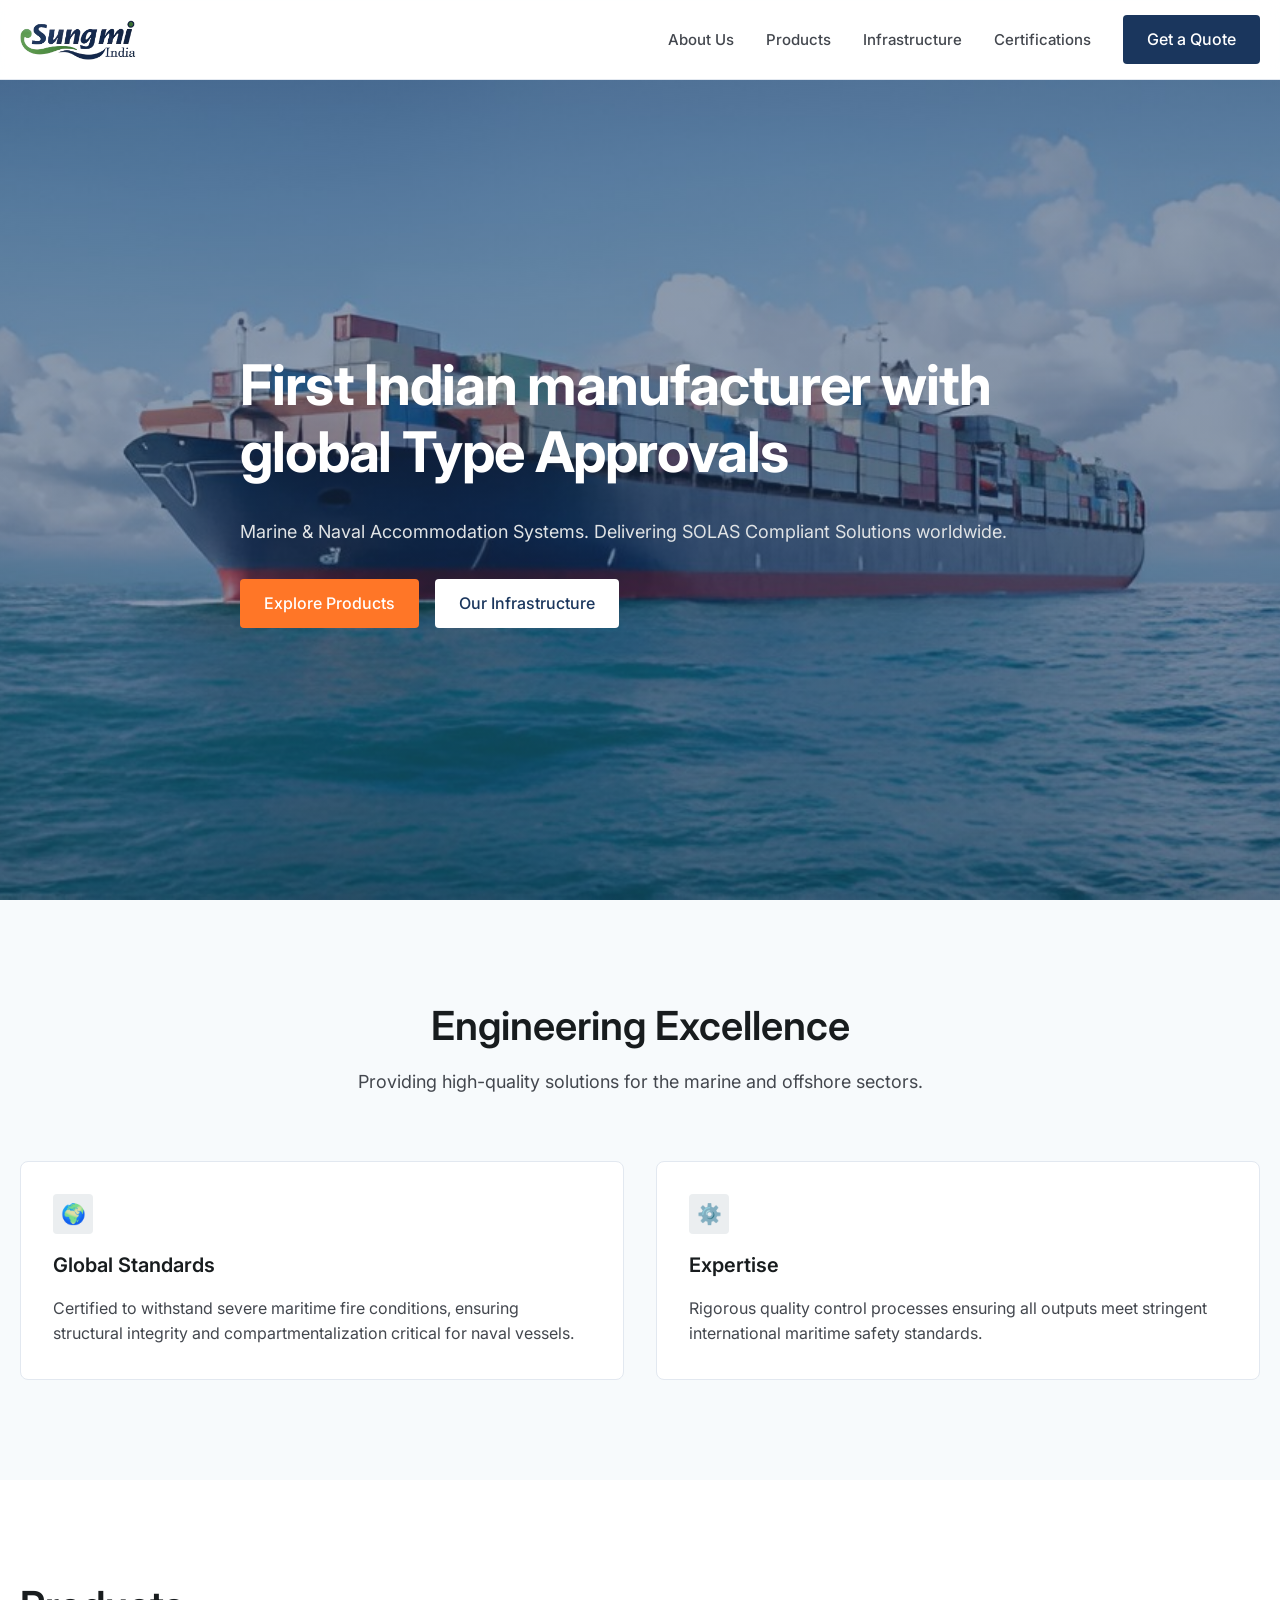
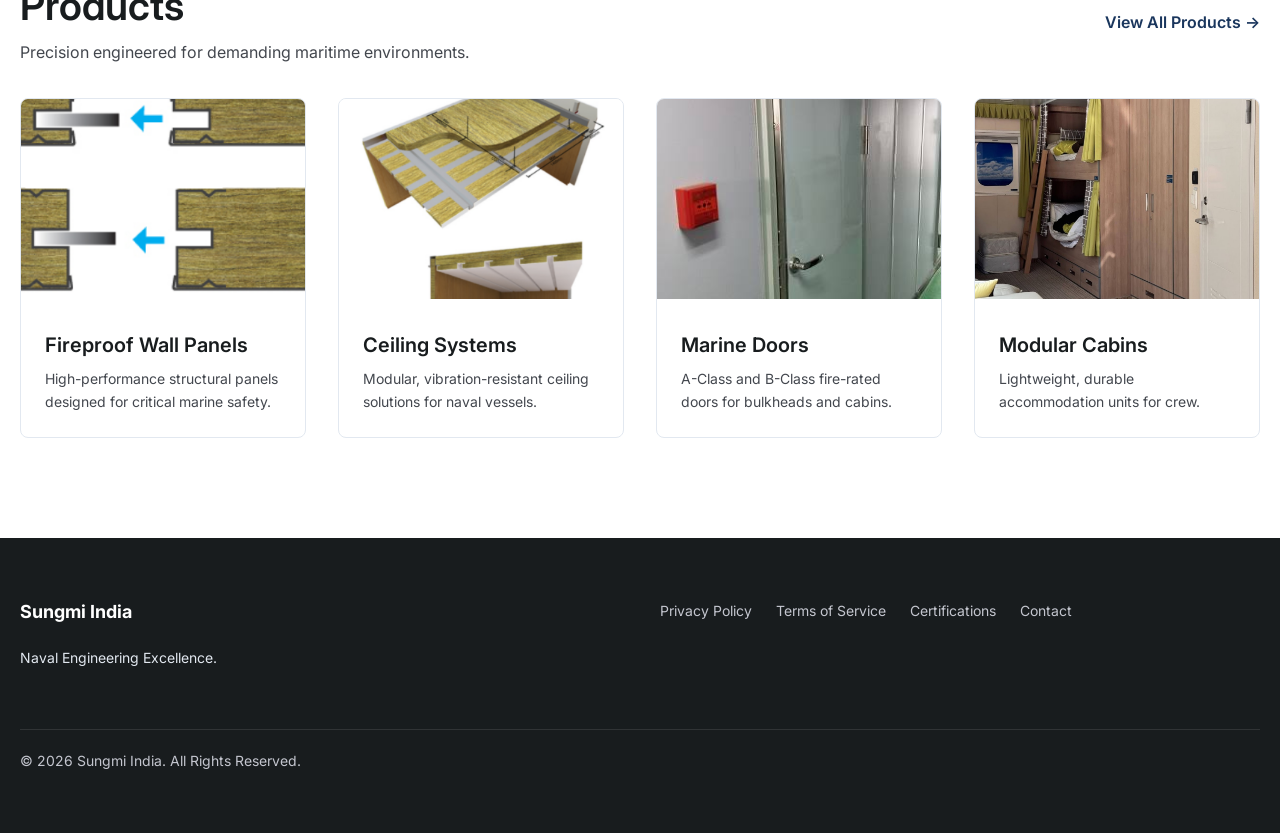
==== commit 9f4235ac: "Change 'Solutions' link to 'About Us'" ====
--- a/index.html
+++ b/index.html
@@ -18,10 +18,9 @@
             </div>
             <nav>
                 <ul class="nav-links">
-                    <li><a href="about.html">Solutions</a></li>
+                    <li><a href="about.html">About Us</a></li>
                     <li><a href="products.html">Products</a></li>
                     <li><a href="infrastructure.html">Infrastructure</a></li>
-                    <li><a href="about.html">Management</a></li>
                     <li><a href="certifications.html">Certifications</a></li>
                 </ul>
                 <a href="contact.html" class="btn">Get a Quote</a>
@@ -134,3 +133,5 @@
     </footer>
 </body>
 </html>
+
+
